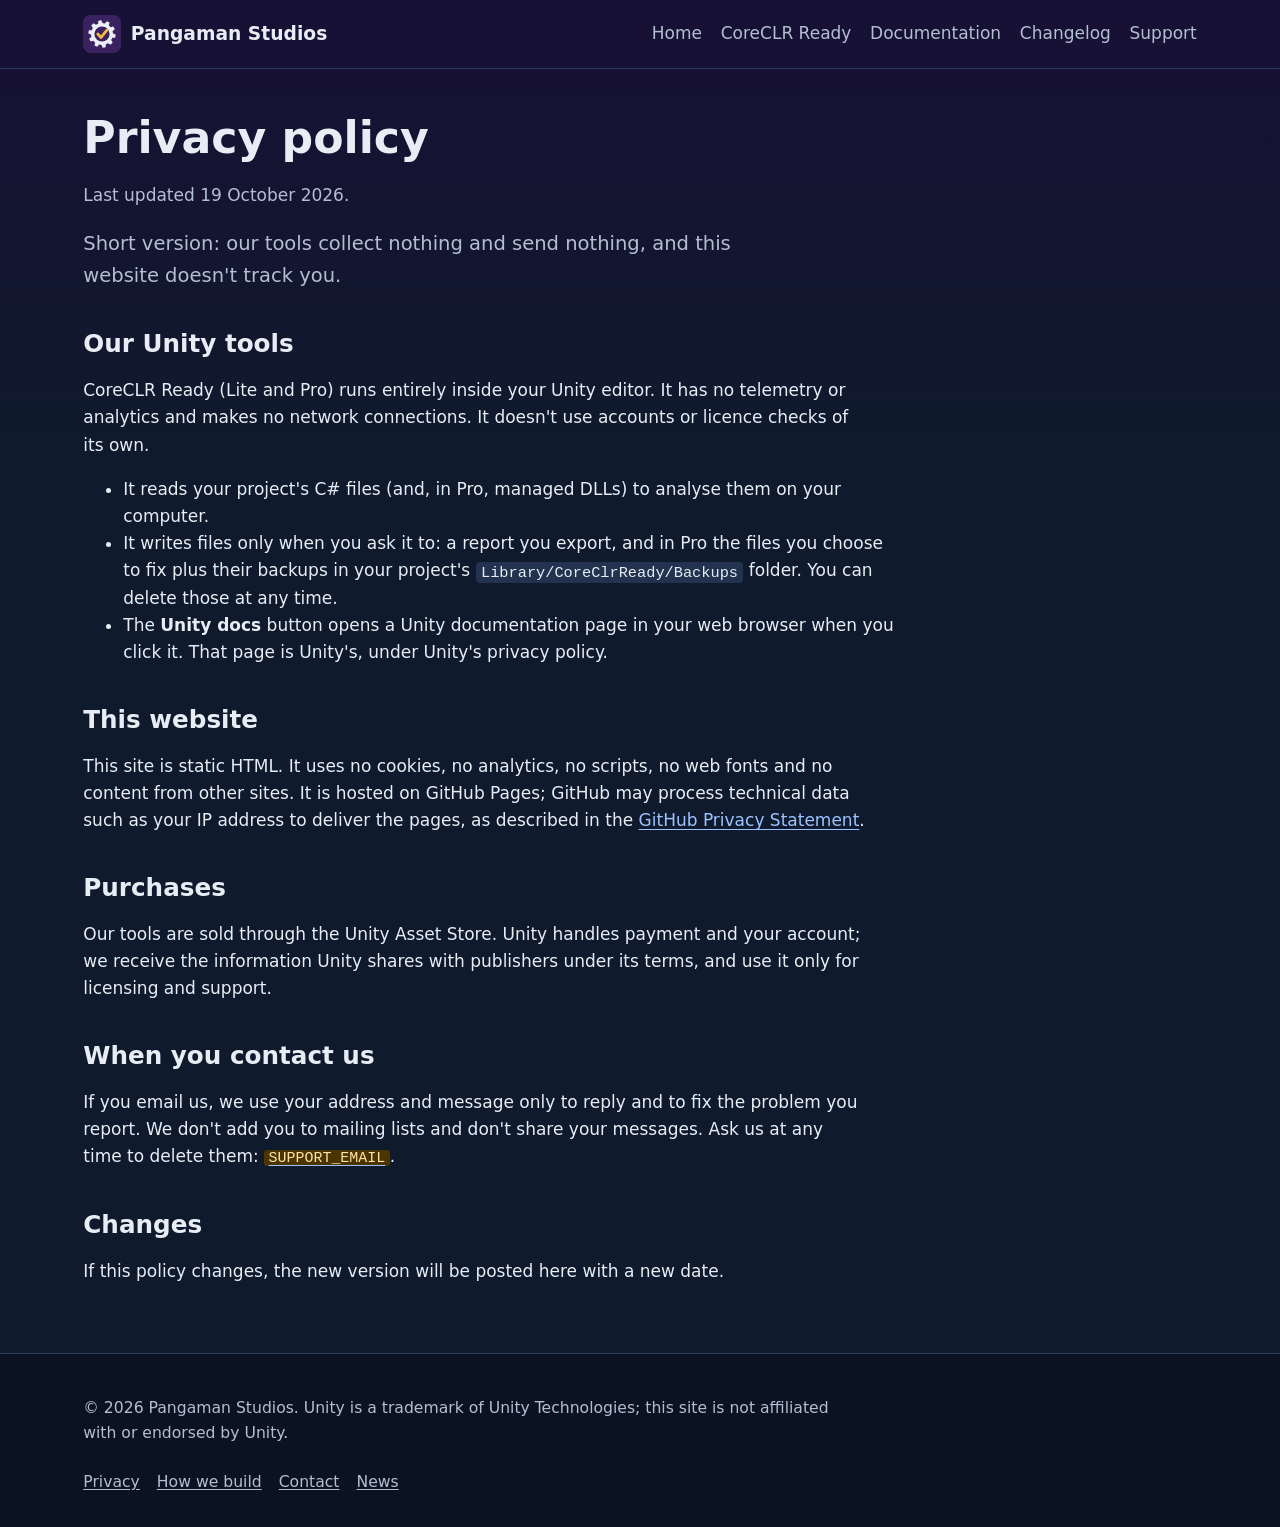
==== privacy.html @ b058085d "Pangaman Studios site draft: home, CoreCLR Ready, manual, changelog/news, support, privacy, how we b" ====
<!doctype html>
<html lang="en">
<head>
<meta charset="utf-8">
<meta name="viewport" content="width=device-width, initial-scale=1">
<title>Privacy policy · Pangaman Studios</title>
<meta name="description" content="Pangaman Studios tools collect no data and make no network calls.">
<meta name="referrer" content="no-referrer">
<meta http-equiv="Content-Security-Policy" content="default-src 'self'; img-src 'self'; style-src 'self'; script-src 'none'; object-src 'none'; base-uri 'self'; form-action 'none'">
<link rel="icon" href="favicon.svg" type="image/svg+xml">
<link rel="stylesheet" href="assets/site.css">
</head>
<body>
<a class="skip" href="#main">Skip to content</a>
<header class="site"><div class="wrap">
<a class="brand" href="index.html"><img src="assets/img/mark.svg" alt="" width="36" height="36">Pangaman Studios</a>
<nav class="main" aria-label="Main"><ul><li><a href="index.html">Home</a></li><li><a href="coreclr-ready.html">CoreCLR Ready</a></li><li><a href="docs.html">Documentation</a></li><li><a href="changelog.html">Changelog</a></li><li><a href="support.html">Support</a></li></ul></nav>
</div></header>
<main id="main"><div class="wrap">
<h1>Privacy policy</h1>
<p class="muted">Last updated 19 October 2026.</p>
<p class="lead">Short version: our tools collect nothing and send nothing, and this website doesn't track you.</p>
<h2>Our Unity tools</h2>
<p>CoreCLR Ready (Lite and Pro) runs entirely inside your Unity editor. It has no telemetry or analytics and makes no
network connections. It doesn't use accounts or licence checks of its own.</p>
<ul>
<li>It reads your project's C# files (and, in Pro, managed DLLs) to analyse them on your computer.</li>
<li>It writes files only when you ask it to: a report you export, and in Pro the files you choose to fix plus their
backups in your project's <code>Library/CoreClrReady/Backups</code> folder. You can delete those at any time.</li>
<li>The <strong>Unity docs</strong> button opens a Unity documentation page in your web browser when you click it.
That page is Unity's, under Unity's privacy policy.</li>
</ul>
<h2>This website</h2>
<p>This site is static HTML. It uses no cookies, no analytics, no scripts, no web fonts and no content from other
sites. It is hosted on GitHub Pages; GitHub may process technical data such as your IP address to deliver the
pages, as described in the <a href="https://docs.github.com/en/site-policy/privacy-policies/github-general-privacy-statement">GitHub
Privacy Statement</a>.</p>
<h2>Purchases</h2>
<p>Our tools are sold through the Unity Asset Store. Unity handles payment and your account; we receive the
information Unity shares with publishers under its terms, and use it only for licensing and support.</p>
<h2>When you contact us</h2>
<p>If you email us, we use your address and message only to reply and to fix the problem you report. We don't add
you to mailing lists and don't share your messages. Ask us at any time to delete them:
<a href="mailto:SUPPORT_EMAIL"><span class="placeholder">SUPPORT_EMAIL</span></a>.</p>
<h2>Changes</h2>
<p>If this policy changes, the new version will be posted here with a new date.</p>

</div></main>
<footer class="site"><div class="wrap">
<p>© 2026 Pangaman Studios. Unity is a trademark of Unity Technologies; this site is not affiliated with or endorsed by Unity.</p>
<ul><li><a href="privacy.html">Privacy</a></li><li><a href="how-we-build.html">How we build</a></li><li><a href="support.html">Contact</a></li><li><a href="changelog.html">News</a></li></ul>
</div></footer>
</body>
</html>
---- assets/site.css ----
/* Pangaman Studios site. No web fonts, no scripts. */
:root {
  --bg: #0f1a2c; --bg2: #15233a; --panel: #1b2a44; --line: #2c3d5c;
  --text: #e8edf5; --muted: #b3bfd1; --accent: #f5b942; --lite: #4ade80; --link: #9cc3ff;
  --purple: #3a2160; --max: 68rem;
  font-family: system-ui, -apple-system, "Segoe UI", Roboto, "Noto Sans", Ubuntu, Cantarell, sans-serif;
  font-size: 106.25%; line-height: 1.6; color-scheme: dark;
}
* { box-sizing: border-box; }
html { background: var(--bg); }
body { margin: 0; color: var(--text); background: linear-gradient(180deg, #181036 0, var(--bg) 26rem) no-repeat, var(--bg); }
a { color: var(--link); text-underline-offset: .15em; }
a:hover { color: #cfe1ff; }
:focus-visible { outline: 3px solid var(--accent); outline-offset: 2px; border-radius: 3px; }
img { max-width: 100%; height: auto; }
code, pre, kbd { font-family: ui-monospace, "SFMono-Regular", Menlo, Consolas, "Liberation Mono", monospace; font-size: .9em; }
code { background: #22324f; padding: .1em .35em; border-radius: 4px; }
pre { background: #0b1322; border: 1px solid var(--line); padding: 1rem; overflow-x: auto; border-radius: 8px; line-height: 1.45; }
pre code { background: none; padding: 0; }
.skip { position: absolute; left: -999px; top: 0; background: var(--accent); color: #111; padding: .5rem 1rem; z-index: 10; }
.skip:focus { left: 1rem; }
.wrap { max-width: var(--max); margin: 0 auto; padding: 0 1.25rem; }

header.site { border-bottom: 1px solid var(--line); }
header.site .wrap { display: flex; flex-wrap: wrap; align-items: center; gap: .5rem 1.5rem; padding-top: .9rem; padding-bottom: .9rem; }
.brand { display: flex; align-items: center; gap: .6rem; color: var(--text); text-decoration: none; font-weight: 700; font-size: 1.1rem; }
.brand img { width: 2.2rem; height: 2.2rem; }
nav.main ul { display: flex; flex-wrap: wrap; gap: .25rem 1.1rem; list-style: none; margin: 0; padding: 0; }
nav.main a { color: var(--muted); text-decoration: none; padding: .3rem 0; display: inline-block; }
nav.main a:hover, nav.main a[aria-current="page"] { color: var(--text); box-shadow: inset 0 -2px 0 var(--accent); }
@media (min-width: 52rem) { nav.main { margin-left: auto; } }

main { padding: 2rem 0 3rem; }
h1 { font-size: clamp(1.8rem, 4vw, 2.6rem); line-height: 1.2; margin: .5rem 0 1rem; }
h2 { font-size: 1.45rem; margin: 2.2rem 0 .8rem; line-height: 1.3; }
h3 { font-size: 1.15rem; margin: 1.6rem 0 .5rem; }
p, li { max-width: 46rem; }
.lead { font-size: 1.15rem; color: var(--muted); max-width: 42rem; }
.muted { color: var(--muted); }
.hero { display: grid; gap: 2rem; align-items: center; grid-template-columns: 1fr; padding: 1rem 0 1rem; }
@media (min-width: 56rem) { .hero { grid-template-columns: 1.05fr 1fr; } }
.hero .mark { width: 4.5rem; height: 4.5rem; }
.cards { display: grid; gap: 1rem; grid-template-columns: repeat(auto-fit, minmax(16rem, 1fr)); margin: 1rem 0; }
.card { background: var(--panel); border: 1px solid var(--line); border-radius: 12px; padding: 1.2rem 1.3rem; }
.card h3 { margin-top: 0; }
.card.lite { border-top: 4px solid var(--lite); }
.card.pro { border-top: 4px solid var(--accent); }
.card ul { padding-left: 1.2rem; margin: .5rem 0 1rem; }
.btn { display: inline-block; padding: .6rem 1.1rem; border-radius: 8px; background: var(--accent); color: #1b1300; font-weight: 700; text-decoration: none; }
.btn:hover { background: #ffd27a; color: #1b1300; }
.btn.ghost { background: transparent; color: var(--text); border: 1px solid var(--line); }
.btn.ghost:hover { border-color: var(--muted); color: var(--text); }
.btns { display: flex; flex-wrap: wrap; gap: .6rem; margin-top: 1rem; }
.placeholder { background: #4a3500; color: #ffe2a3; padding: 0 .3em; border-radius: 3px; font-family: ui-monospace, Menlo, Consolas, monospace; font-size: .88em; }
figure { margin: 1.2rem 0 2rem; }
figure img { border: 1px solid var(--line); border-radius: 8px; display: block; }
figcaption { color: var(--muted); font-size: .92rem; margin-top: .5rem; }
.shots { display: grid; gap: 1.2rem; grid-template-columns: repeat(auto-fit, minmax(20rem, 1fr)); }
.shots figure { margin: 0; }
table { border-collapse: collapse; width: 100%; margin: 1rem 0; font-size: .95rem; display: block; overflow-x: auto; }
th, td { border: 1px solid var(--line); padding: .45rem .6rem; text-align: left; vertical-align: top; }
th { background: var(--bg2); }
.note { background: var(--bg2); border-left: 4px solid var(--accent); padding: .8rem 1rem; border-radius: 0 8px 8px 0; margin: 1.2rem 0; }
.doc { display: grid; gap: 2rem; grid-template-columns: 1fr; }
@media (min-width: 60rem) { .doc { grid-template-columns: 15rem minmax(0, 1fr); } .doc nav.toc { position: sticky; top: 1rem; align-self: start; } }
nav.toc { font-size: .93rem; }
nav.toc ul { list-style: none; padding-left: 0; margin: .3rem 0; }
nav.toc ul ul { padding-left: 1rem; }
nav.toc a { color: var(--muted); text-decoration: none; display: block; padding: .15rem 0; }
nav.toc a:hover { color: var(--text); }
.prose h1 { margin-top: 0; }
footer.site { border-top: 1px solid var(--line); background: #0b1322; color: var(--muted); font-size: .92rem; }
footer.site .wrap { padding-top: 1.5rem; padding-bottom: 2rem; display: flex; flex-wrap: wrap; gap: .5rem 2rem; justify-content: space-between; }
footer.site a { color: var(--muted); }
footer.site ul { list-style: none; margin: 0; padding: 0; display: flex; flex-wrap: wrap; gap: .3rem 1rem; }
@media print { body { background: #fff; color: #000; } header.site, footer.site, nav.toc { display: none; } a { color: #000; } }
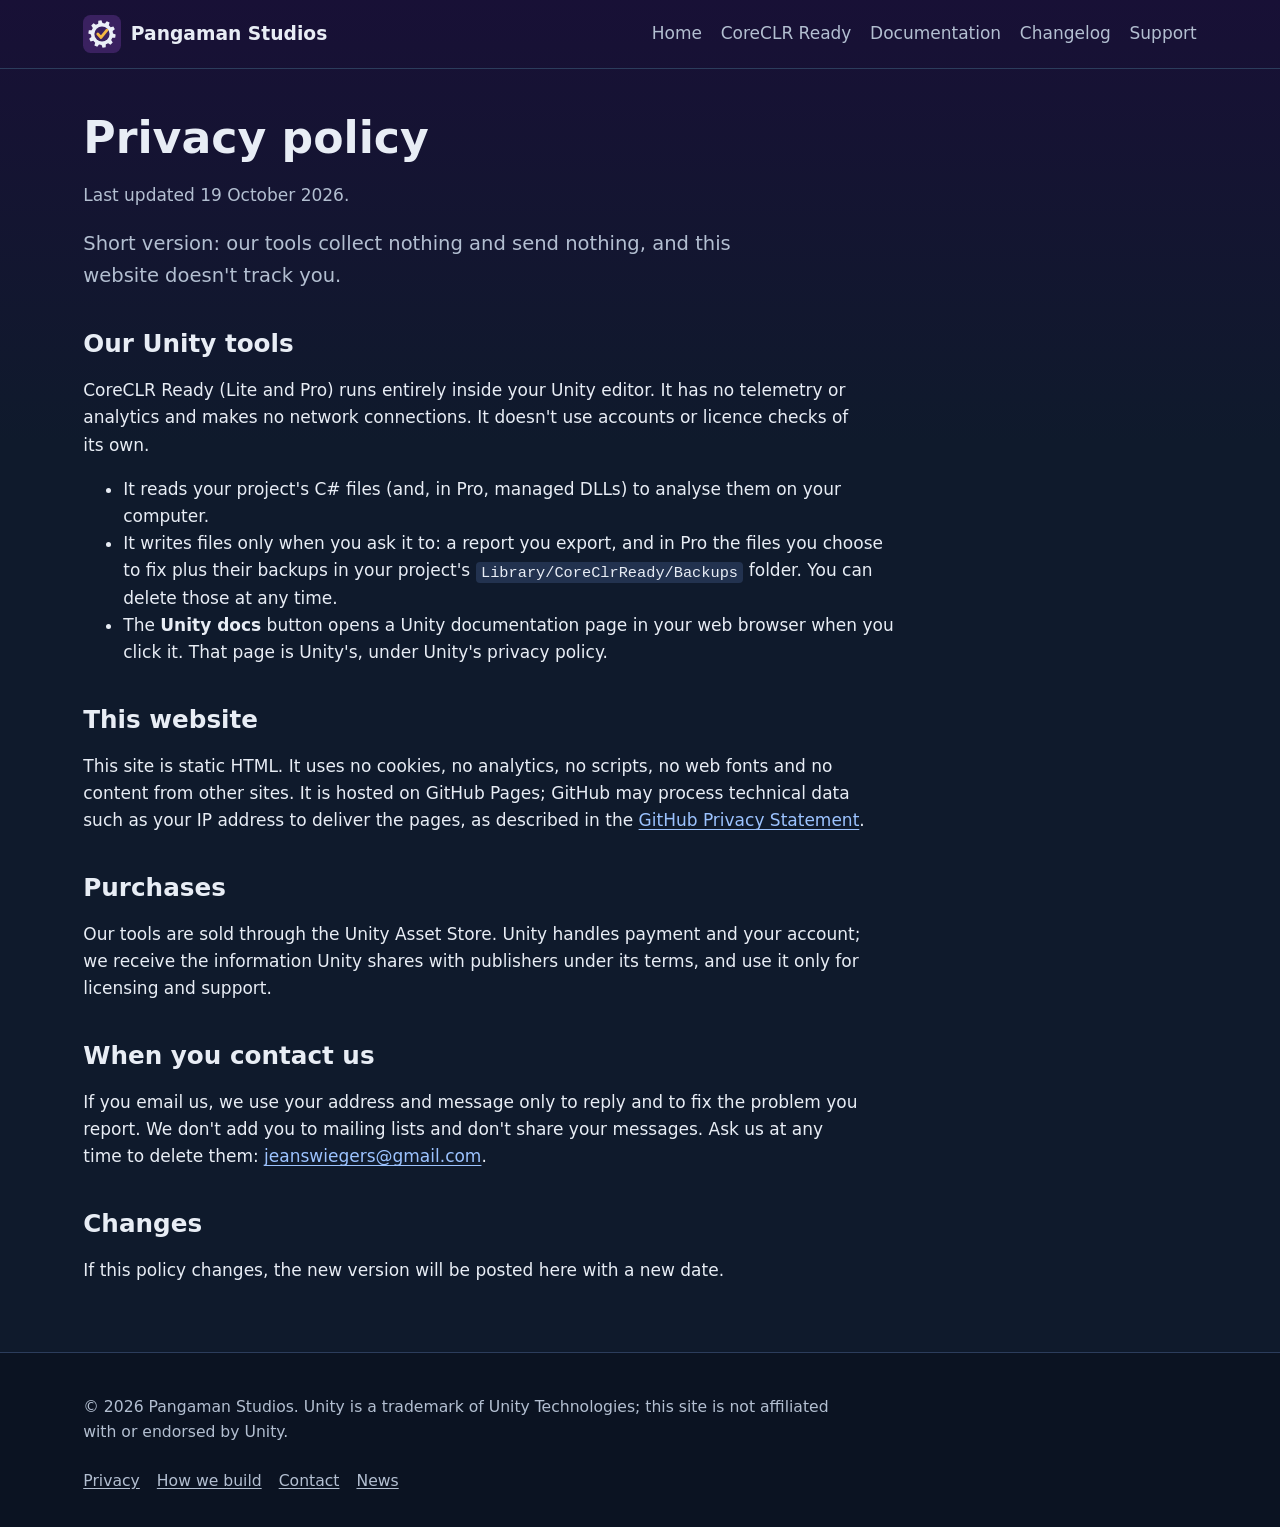
==== commit 2d2b1beb: "Rebuild with support email" ====
--- a/privacy.html
+++ b/privacy.html
@@ -41,7 +41,7 @@
 <h2>When you contact us</h2>
 <p>If you email us, we use your address and message only to reply and to fix the problem you report. We don't add
 you to mailing lists and don't share your messages. Ask us at any time to delete them:
-<a href="mailto:SUPPORT_EMAIL"><span class="placeholder">SUPPORT_EMAIL</span></a>.</p>
+<a href="mailto:jeanswiegers@gmail.com">jeanswiegers@gmail.com</a>.</p>
 <h2>Changes</h2>
 <p>If this policy changes, the new version will be posted here with a new date.</p>
 
